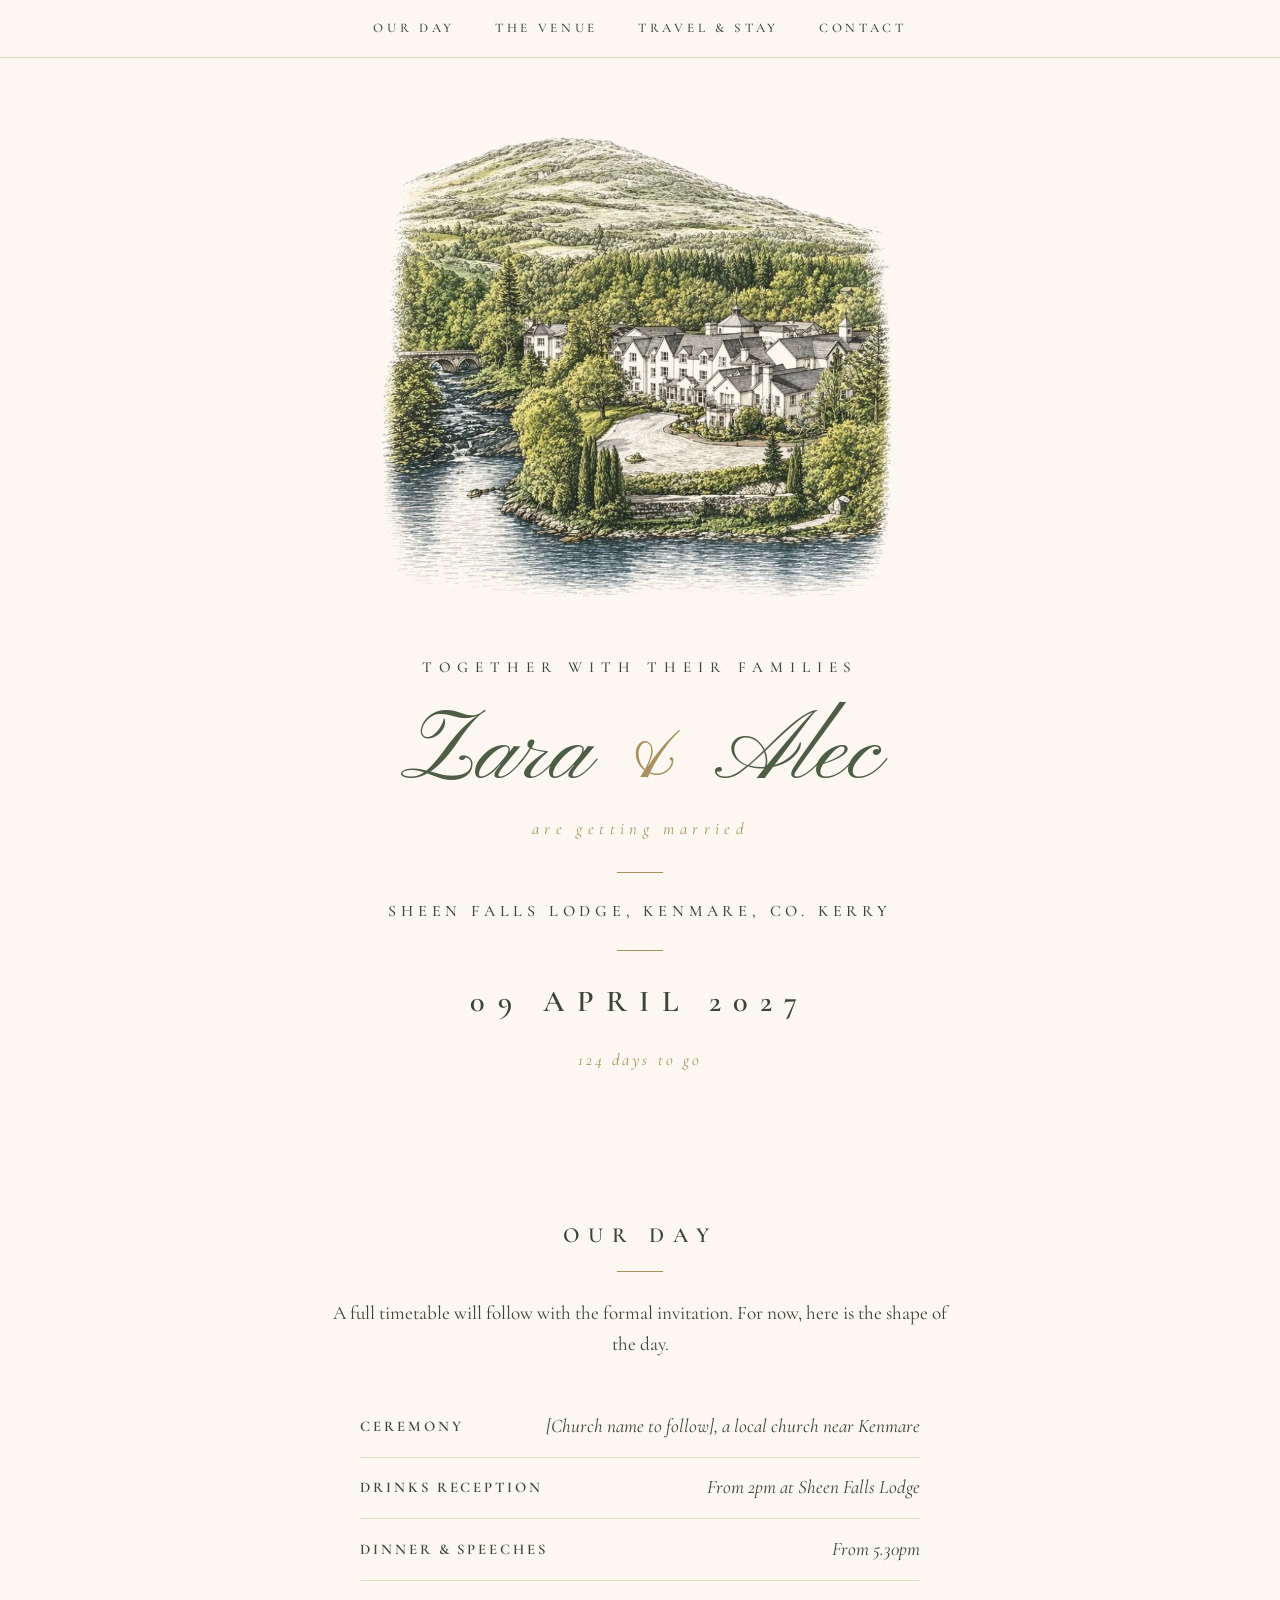
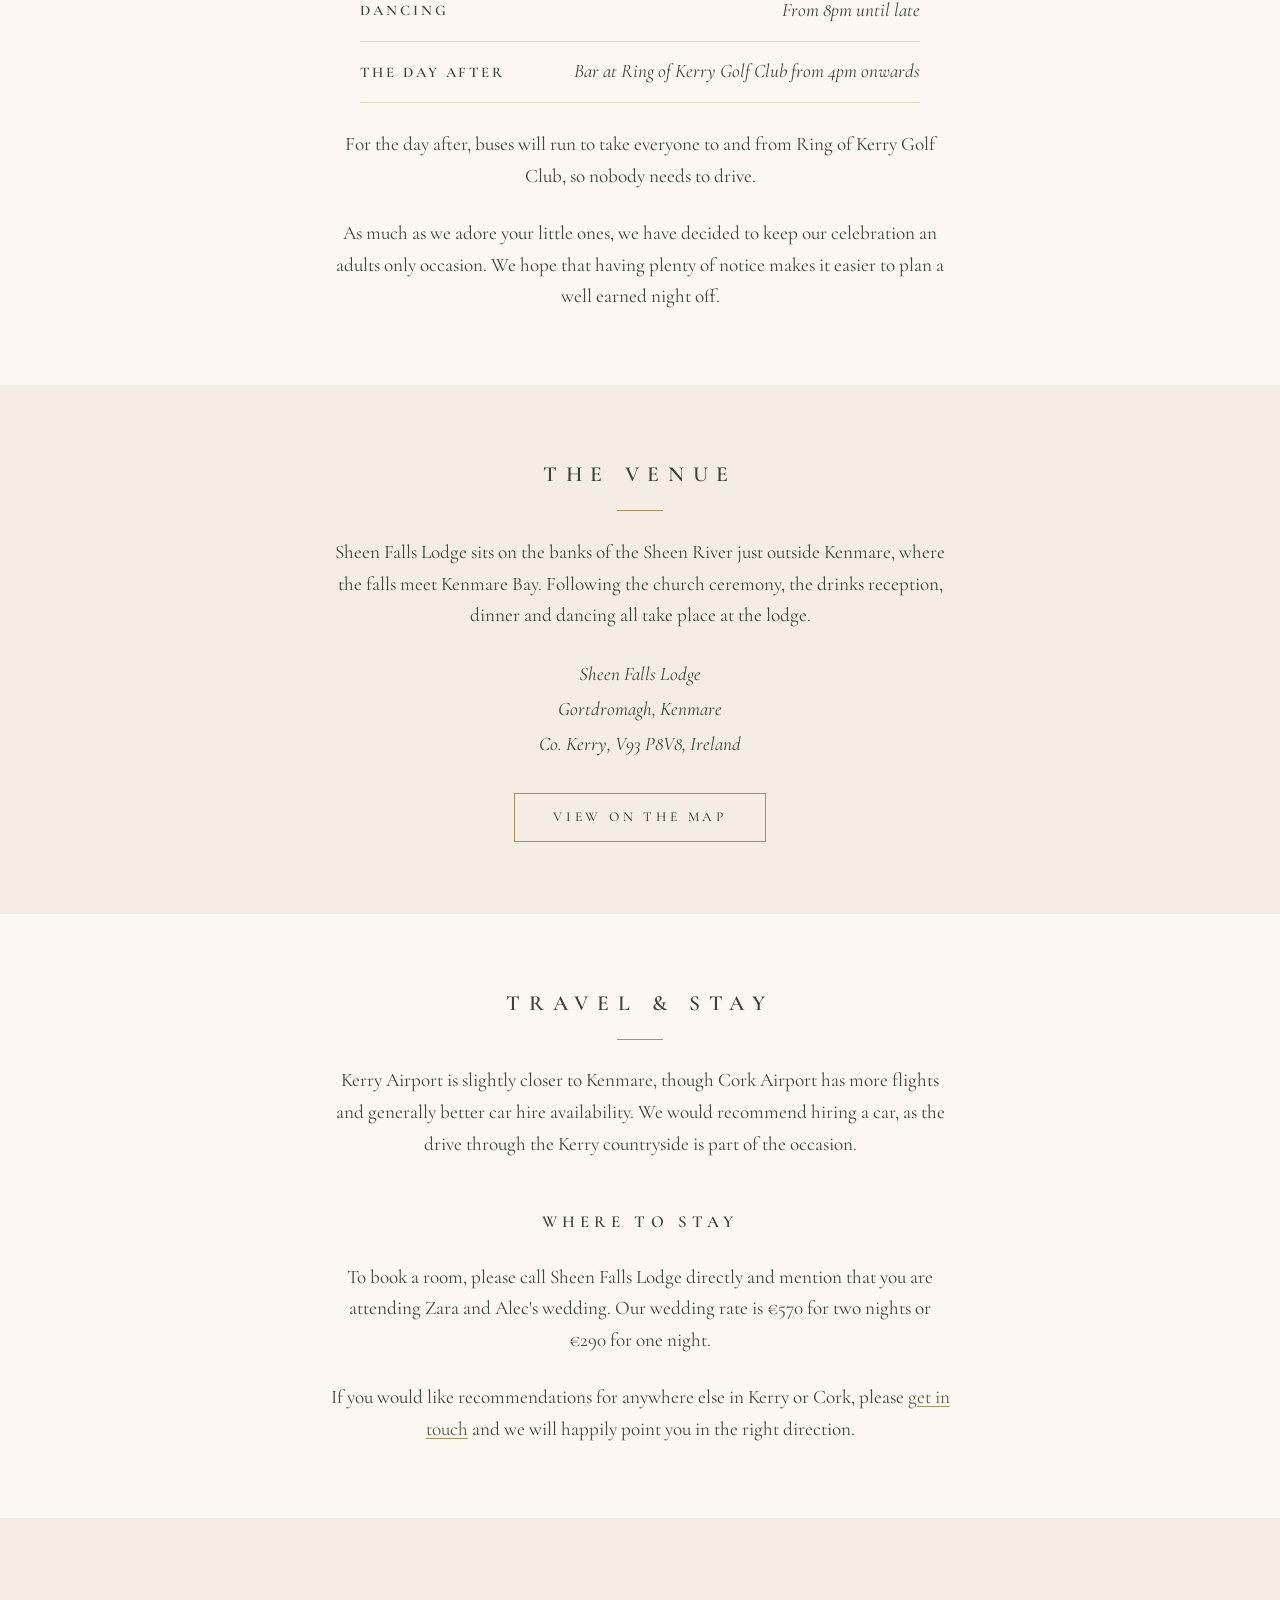
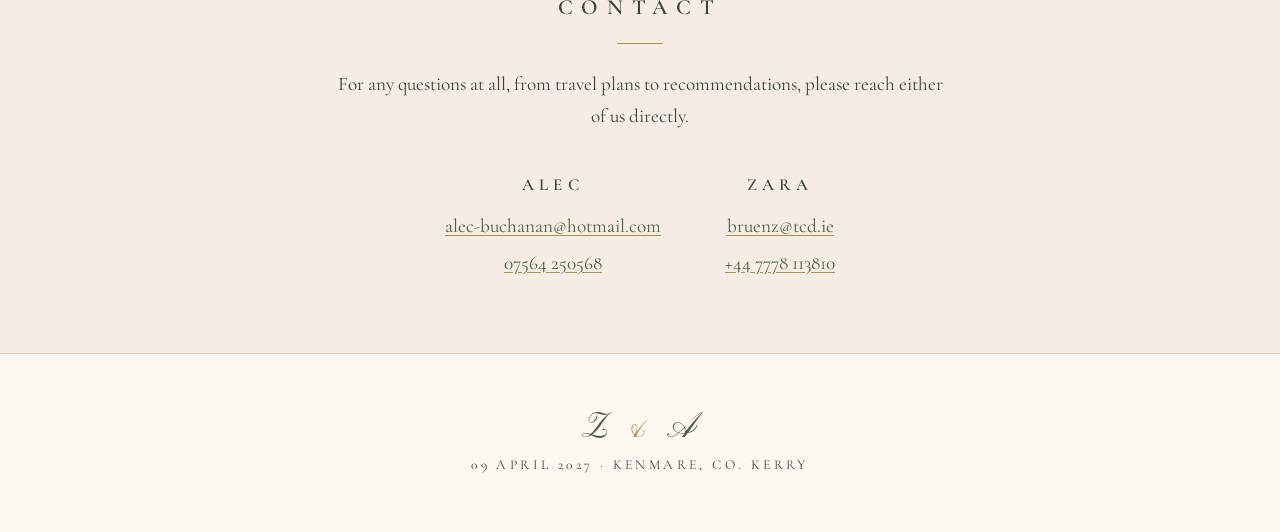
==== index.html @ 6b0ed89a "init" ====
<!DOCTYPE html>
<html lang="en-GB">
<head>
  <meta charset="UTF-8">
  <meta name="viewport" content="width=device-width, initial-scale=1.0">
  <title>Zara &amp; Alec — 09 April 2027 — Sheen Falls Lodge</title>
  <meta name="description" content="Zara and Alec are getting married at Sheen Falls Lodge, Kenmare, Co. Kerry on 09 April 2027.">
  <link rel="preconnect" href="https://fonts.googleapis.com">
  <link rel="preconnect" href="https://fonts.gstatic.com" crossorigin>
  <link href="https://fonts.googleapis.com/css2?family=Cormorant+Garamond:ital,wght@0,400;0,500;0,600;1,400;1,500&family=Pinyon+Script&display=swap" rel="stylesheet">
  <link rel="stylesheet" href="css/styles.css">
</head>
<body>

  <nav class="site-nav">
    <a href="#our-day">Our Day</a>
    <a href="#venue">The Venue</a>
    <a href="#travel">Travel &amp; Stay</a>
    <a href="#contact">Contact</a>
  </nav>

  <header class="hero">
    <div class="hero-art">
      <img src="assets/save-the-date-artwork.png"
           alt="An illustration of Sheen Falls Lodge beside the Sheen River, with wooded hills rising behind it">
    </div>

    <p class="eyebrow">Together with their families</p>
    <h1 class="names">Zara <span class="amp">&amp;</span> Alec</h1>
    <p class="subline">are getting married</p>
    <div class="rule" aria-hidden="true"></div>
    <p class="venue-line">Sheen Falls Lodge, Kenmare, Co. Kerry</p>
    <div class="rule" aria-hidden="true"></div>
    <p class="date-line">09 April 2027</p>
    <p class="countdown" id="countdown" aria-live="polite"></p>
  </header>

  <main>
    <section id="our-day" class="section">
      <h2>Our Day</h2>
      <p class="section-intro">A full timetable will follow with the formal invitation. For now, here is the shape of the day.</p>
      <dl class="schedule">
        <!-- TODO: replace with the church name once confirmed -->
        <div><dt>Ceremony</dt><dd>[Church name to follow], a local church near Kenmare</dd></div>
        <div><dt>Drinks Reception</dt><dd>From 2pm at Sheen Falls Lodge</dd></div>
        <div><dt>Dinner &amp; Speeches</dt><dd>From 5.30pm</dd></div>
        <div><dt>Dancing</dt><dd>From 8pm until late</dd></div>
        <div><dt>The Day After</dt><dd>Bar at Ring of Kerry Golf Club from 4pm onwards</dd></div>
      </dl>
      <p class="section-intro">
        For the day after, buses will run to take everyone to and from
        Ring of Kerry Golf Club, so nobody needs to drive.
      </p>
      <p class="section-intro">
        As much as we adore your little ones, we have decided to keep our
        celebration an adults only occasion. We hope that having plenty of
        notice makes it easier to plan a well earned night off.
      </p>
    </section>

    <section id="venue" class="section alt">
      <h2>The Venue</h2>
      <p class="section-intro">
        Sheen Falls Lodge sits on the banks of the Sheen River just outside Kenmare,
        where the falls meet Kenmare Bay. Following the church ceremony, the drinks
        reception, dinner and dancing all take place at the lodge.
      </p>
      <p class="address">
        Sheen Falls Lodge<br>
        Gortdromagh, Kenmare<br>
        Co. Kerry, V93 P8V8, Ireland
      </p>
      <a class="button" href="https://maps.google.com/?q=Sheen+Falls+Lodge+Kenmare" target="_blank" rel="noopener">View on the map</a>
    </section>

    <section id="travel" class="section">
      <h2>Travel &amp; Stay</h2>
      <p class="section-intro">
        Kerry Airport is slightly closer to Kenmare, though Cork Airport has more
        flights and generally better car hire availability. We would recommend
        hiring a car, as the drive through the Kerry countryside is part of the
        occasion.
      </p>
      <h3>Where to Stay</h3>
      <p class="section-intro">
        To book a room, please call Sheen Falls Lodge directly and mention that you
        are attending Zara and Alec's wedding. Our wedding rate is €570 for two
        nights or €290 for one night.
      </p>
      <p class="section-intro">
        If you would like recommendations for anywhere else in Kerry or Cork,
        please <a class="inline-link" href="#contact">get in touch</a> and we will
        happily point you in the right direction.
      </p>
    </section>

    <!-- RSVP hidden until the formal invitations go out. Restore this section
         (and the nav link) when RSVP details are ready.
    <section id="rsvp" class="section alt">
      <h2>RSVP</h2>
      <p class="section-intro">
        The formal invitation will follow with full RSVP details.
      </p>
    </section>
    -->

    <section id="contact" class="section alt">
      <h2>Contact</h2>
      <p class="section-intro">
        For any questions at all, from travel plans to recommendations, please
        reach either of us directly.
      </p>
      <div class="contacts">
        <div class="contact-card">
          <h3>Alec</h3>
          <p><a class="inline-link" href="mailto:alec-buchanan@hotmail.com">alec-buchanan@hotmail.com</a></p>
          <p><a class="inline-link" href="tel:+447564250568">07564 250568</a></p>
        </div>
        <div class="contact-card">
          <h3>Zara</h3>
          <p><a class="inline-link" href="mailto:bruenz@tcd.ie">bruenz@tcd.ie</a></p>
          <p><a class="inline-link" href="tel:+447778113810">+44 7778 113810</a></p>
        </div>
      </div>
    </section>
  </main>

  <footer class="site-footer">
    <p class="names small">Z <span class="amp">&amp;</span> A</p>
    <p>09 April 2027 · Kenmare, Co. Kerry</p>
  </footer>

  <script src="js/main.js"></script>
</body>
</html>
---- css/styles.css ----
:root {
  --cream: #fdf7f2;
  --cream-deep: #f5ede3;
  --ink: #3a4535;
  --forest: #4e5d45;
  --sage: #8a9a73;
  --gold: #a8915c;
  --river: #8fa9b4;
}

* {
  margin: 0;
  padding: 0;
  box-sizing: border-box;
}

html {
  scroll-behavior: smooth;
}

body {
  background: var(--cream);
  color: var(--ink);
  font-family: "Cormorant Garamond", Georgia, serif;
  font-size: 1.2rem;
  line-height: 1.65;
  -webkit-font-smoothing: antialiased;
}

/* Navigation */
.site-nav {
  position: sticky;
  top: 0;
  z-index: 10;
  display: flex;
  justify-content: center;
  gap: 2.5rem;
  padding: 1.1rem 1rem;
  background: color-mix(in srgb, var(--cream) 92%, transparent);
  backdrop-filter: blur(6px);
  border-bottom: 1px solid color-mix(in srgb, var(--gold) 35%, transparent);
}

.site-nav a {
  color: var(--ink);
  text-decoration: none;
  text-transform: uppercase;
  letter-spacing: 0.28em;
  font-size: 0.82rem;
  font-weight: 500;
}

.site-nav a:hover {
  color: var(--gold);
}

/* Hero */
.hero {
  text-align: center;
  padding: 3rem 1.5rem 4.5rem;
  max-width: 900px;
  margin: 0 auto;
}

.hero-art img {
  width: 100%;
  max-width: 560px;
  height: auto;
  display: block;
  margin: 0 auto 2.5rem;
}

.eyebrow {
  text-transform: uppercase;
  letter-spacing: 0.45em;
  font-size: 0.95rem;
  font-weight: 500;
}

.names {
  font-family: "Pinyon Script", cursive;
  font-weight: 400;
  font-size: clamp(3.4rem, 10vw, 6.2rem);
  color: var(--forest);
  margin: 1.2rem 0 0.4rem;
  line-height: 1.1;
}

.names .amp {
  color: var(--gold);
}

.names.small {
  font-size: 2.2rem;
  margin: 0 0 0.3rem;
}

.subline {
  font-style: italic;
  letter-spacing: 0.32em;
  color: var(--gold);
  font-size: 1.05rem;
  margin-bottom: 1.8rem;
}

.rule {
  width: 46px;
  height: 1px;
  background: var(--gold);
  margin: 1.6rem auto;
}

.venue-line {
  text-transform: uppercase;
  letter-spacing: 0.3em;
  font-size: 1rem;
  font-weight: 500;
}

.date-line {
  text-transform: uppercase;
  letter-spacing: 0.4em;
  font-size: clamp(1.4rem, 4vw, 1.9rem);
  font-weight: 600;
}

.countdown {
  font-style: italic;
  color: var(--gold);
  letter-spacing: 0.18em;
  margin-top: 1.2rem;
  font-size: 1.05rem;
}

/* Sections */
.section {
  padding: 4.5rem 1.5rem;
  text-align: center;
}

.section.alt {
  background: var(--cream-deep);
}

.section h2 {
  text-transform: uppercase;
  letter-spacing: 0.4em;
  font-size: 1.35rem;
  font-weight: 600;
  margin-bottom: 0.6rem;
}

.section h2::after {
  content: "";
  display: block;
  width: 46px;
  height: 1px;
  background: var(--gold);
  margin: 1.1rem auto 0;
}

.section h3 {
  text-transform: uppercase;
  letter-spacing: 0.3em;
  font-size: 1.05rem;
  font-weight: 600;
  margin-top: 3rem;
}

.section-intro,
.address {
  max-width: 620px;
  margin: 1.6rem auto 0;
}

.inline-link {
  color: var(--forest);
  text-decoration: underline;
  text-decoration-color: var(--gold);
  text-underline-offset: 3px;
}

.inline-link:hover {
  color: var(--gold);
}

/* Contact cards */
.contacts {
  display: flex;
  justify-content: center;
  gap: 4rem;
  flex-wrap: wrap;
  margin-top: 2.4rem;
}

.contact-card h3 {
  margin-top: 0;
  margin-bottom: 0.6rem;
}

.contact-card p {
  line-height: 1.9;
}

.address {
  font-style: italic;
  line-height: 1.8;
}

/* Schedule */
.schedule {
  max-width: 560px;
  margin: 2.2rem auto 0;
}

.schedule > div {
  display: flex;
  justify-content: space-between;
  gap: 1.5rem;
  padding: 0.9rem 0;
  border-bottom: 1px solid color-mix(in srgb, var(--gold) 30%, transparent);
  text-align: left;
}

.schedule dt {
  text-transform: uppercase;
  letter-spacing: 0.2em;
  font-size: 0.92rem;
  font-weight: 600;
  white-space: nowrap;
  padding-top: 0.2rem;
}

.schedule dd {
  font-style: italic;
  text-align: right;
}

/* Buttons */
.button {
  display: inline-block;
  margin-top: 2rem;
  padding: 0.75rem 2.4rem;
  border: 1px solid var(--gold);
  color: var(--ink);
  text-decoration: none;
  text-transform: uppercase;
  letter-spacing: 0.28em;
  font-size: 0.85rem;
  font-weight: 500;
  transition: background 0.25s ease, color 0.25s ease;
}

.button:hover {
  background: var(--gold);
  color: var(--cream);
}

/* Footer */
.site-footer {
  text-align: center;
  padding: 3.5rem 1.5rem;
  border-top: 1px solid color-mix(in srgb, var(--gold) 35%, transparent);
  letter-spacing: 0.25em;
  text-transform: uppercase;
  font-size: 0.85rem;
}

@media (max-width: 600px) {
  .site-nav {
    gap: 1.2rem;
  }

  .schedule > div {
    flex-direction: column;
    gap: 0.2rem;
  }

  .schedule dd {
    text-align: left;
  }
}
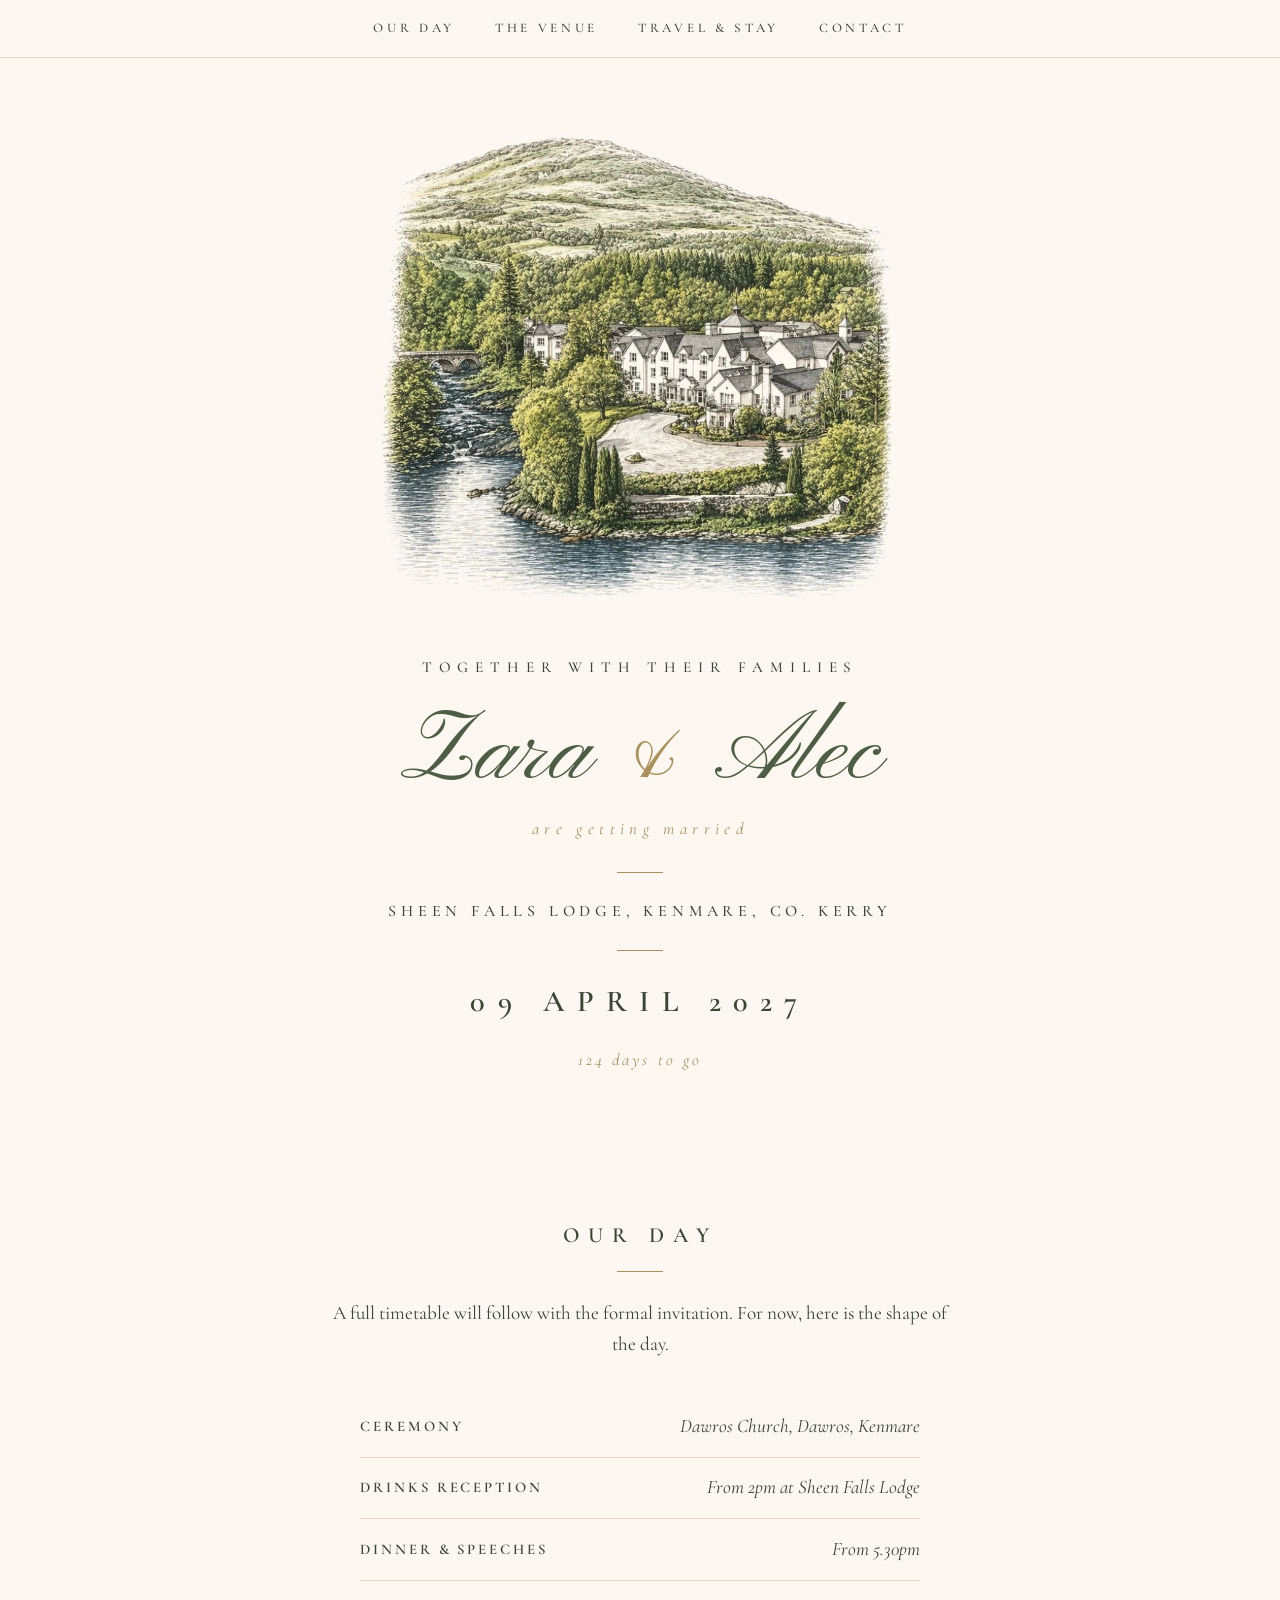
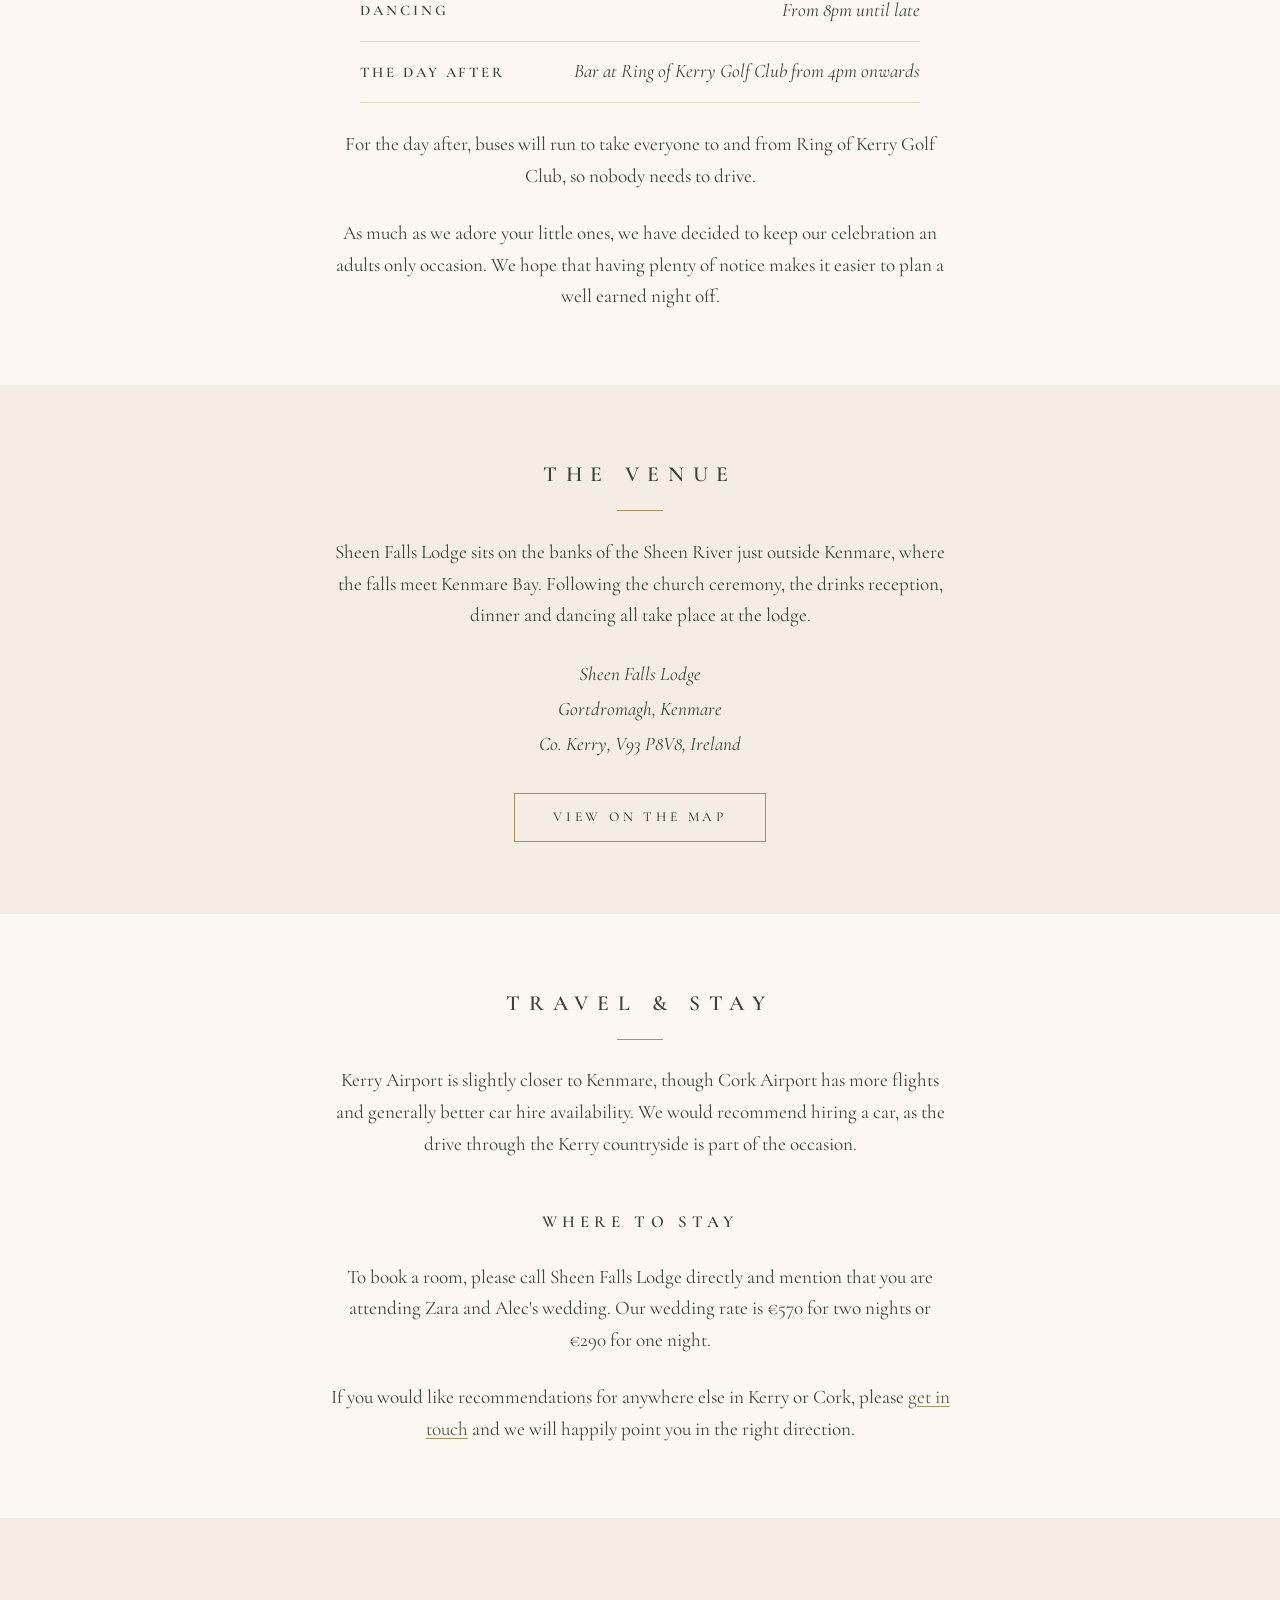
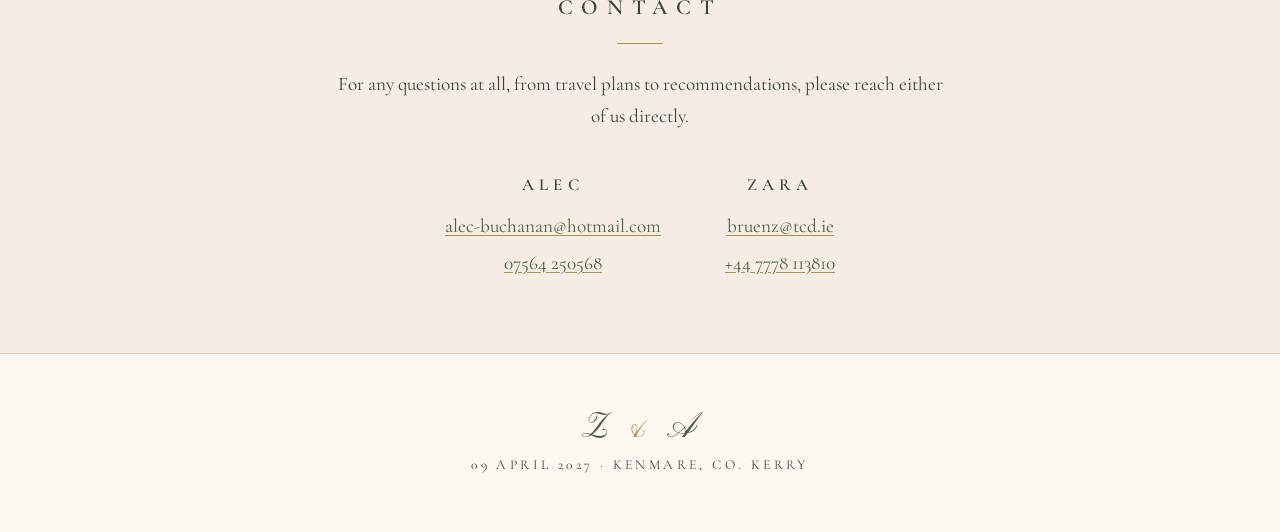
==== commit c3966fd7: "Add Dawros Church as the ceremony venue Co-Authored-By: Claude Fable 5 <noreply@anthropic.com>" ====
--- a/index.html
+++ b/index.html
@@ -40,8 +40,7 @@
       <h2>Our Day</h2>
       <p class="section-intro">A full timetable will follow with the formal invitation. For now, here is the shape of the day.</p>
       <dl class="schedule">
-        <!-- TODO: replace with the church name once confirmed -->
-        <div><dt>Ceremony</dt><dd>[Church name to follow], a local church near Kenmare</dd></div>
+        <div><dt>Ceremony</dt><dd>Dawros Church, Dawros, Kenmare</dd></div>
         <div><dt>Drinks Reception</dt><dd>From 2pm at Sheen Falls Lodge</dd></div>
         <div><dt>Dinner &amp; Speeches</dt><dd>From 5.30pm</dd></div>
         <div><dt>Dancing</dt><dd>From 8pm until late</dd></div>
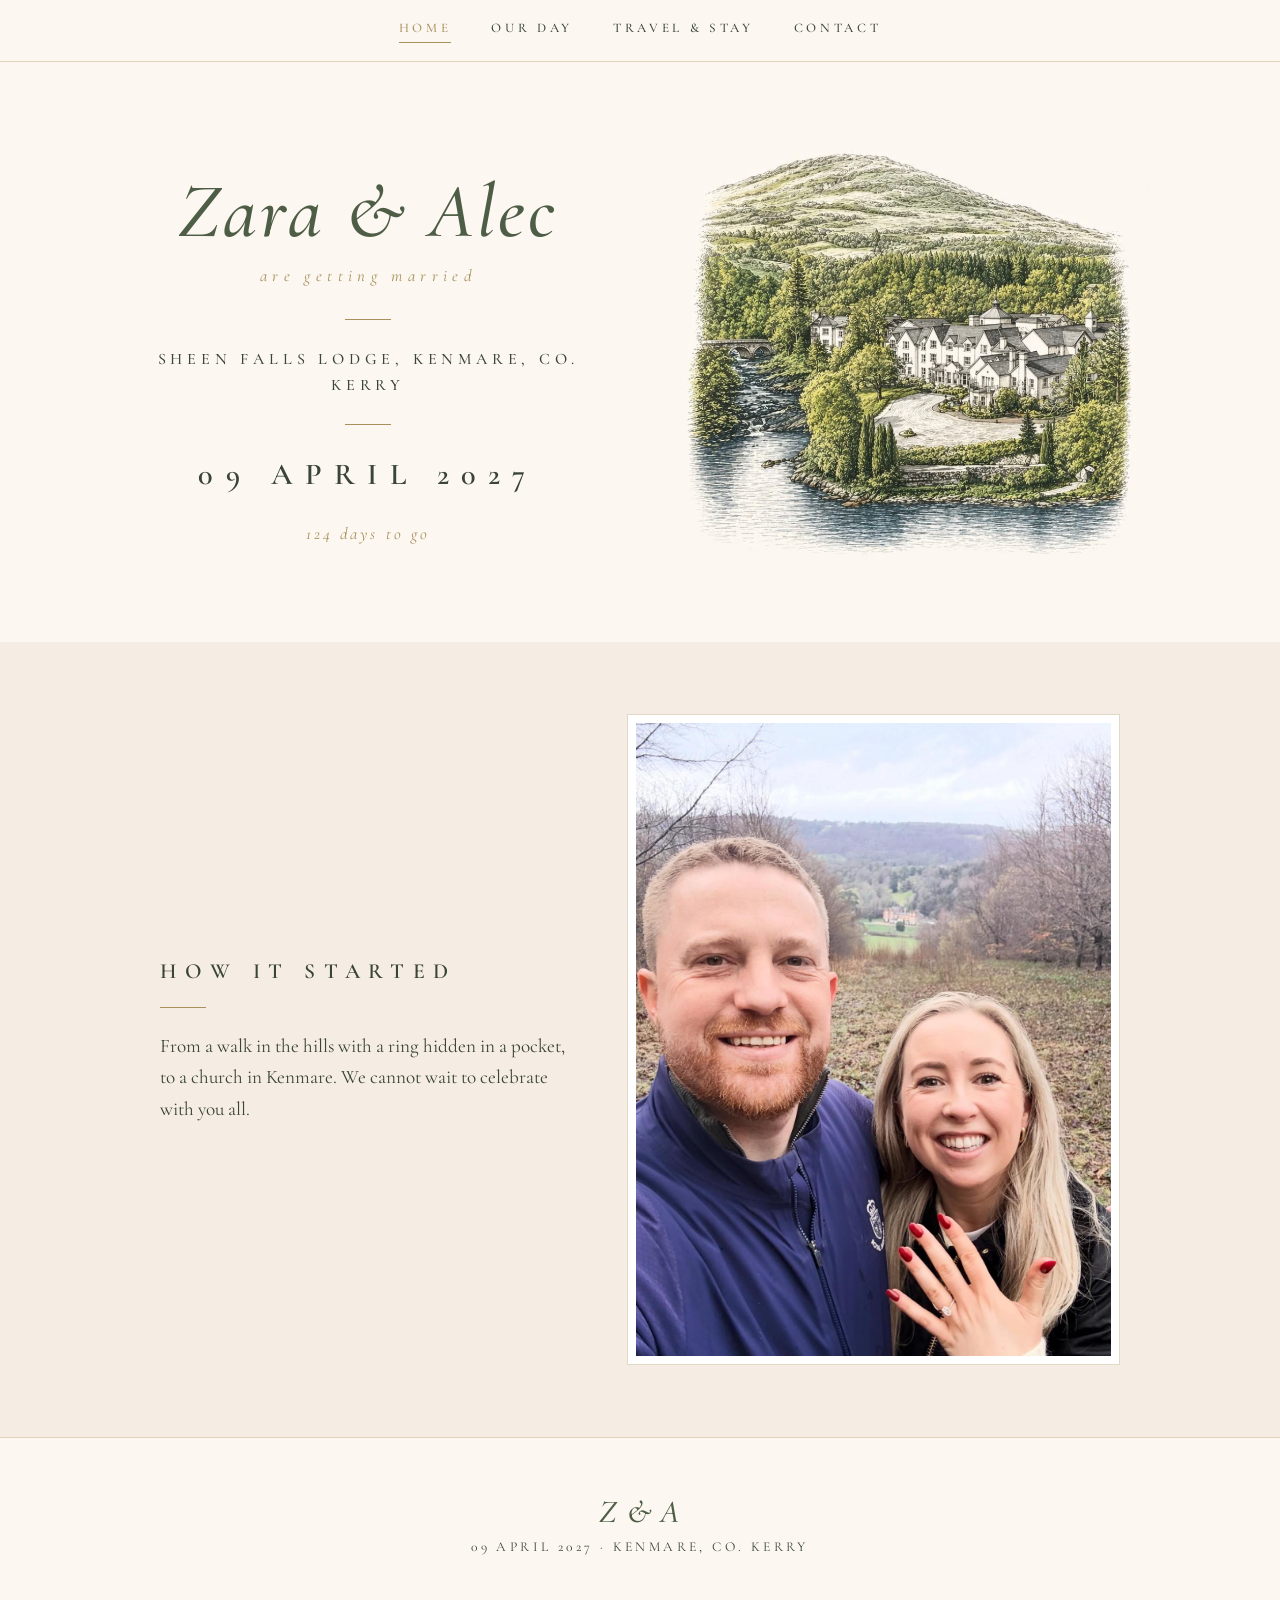
==== commit 66eda4f2: "Redesign as multi-page site with photos and updated content Separate tabs for Home, Our Day, Travel " ====
--- a/index.html
+++ b/index.html
@@ -7,125 +7,55 @@
   <meta name="description" content="Zara and Alec are getting married at Sheen Falls Lodge, Kenmare, Co. Kerry on 09 April 2027.">
   <link rel="preconnect" href="https://fonts.googleapis.com">
   <link rel="preconnect" href="https://fonts.gstatic.com" crossorigin>
-  <link href="https://fonts.googleapis.com/css2?family=Cormorant+Garamond:ital,wght@0,400;0,500;0,600;1,400;1,500&family=Pinyon+Script&display=swap" rel="stylesheet">
+  <link href="https://fonts.googleapis.com/css2?family=Cormorant+Garamond:ital,wght@0,400;0,500;0,600;1,400;1,500&display=swap" rel="stylesheet">
   <link rel="stylesheet" href="css/styles.css">
 </head>
 <body>
 
   <nav class="site-nav">
-    <a href="#our-day">Our Day</a>
-    <a href="#venue">The Venue</a>
-    <a href="#travel">Travel &amp; Stay</a>
-    <a href="#contact">Contact</a>
+    <a href="index.html" class="active">Home</a>
+    <a href="our-day.html">Our Day</a>
+    <a href="travel.html">Travel &amp; Stay</a>
+    <a href="contact.html">Contact</a>
   </nav>
 
   <header class="hero">
-    <div class="hero-art">
-      <img src="assets/save-the-date-artwork.png"
-           alt="An illustration of Sheen Falls Lodge beside the Sheen River, with wooded hills rising behind it">
+    <div class="hero-split">
+      <div class="hero-copy">
+        <h1 class="names">Zara &amp; Alec</h1>
+        <p class="subline">are getting married</p>
+        <div class="rule" aria-hidden="true"></div>
+        <p class="venue-line">Sheen Falls Lodge, Kenmare, Co. Kerry</p>
+        <div class="rule" aria-hidden="true"></div>
+        <p class="date-line">09 April 2027</p>
+        <p class="countdown" id="countdown" aria-live="polite"></p>
+      </div>
+      <div class="hero-art">
+        <img src="assets/save-the-date-artwork.png"
+             alt="An illustration of Sheen Falls Lodge beside the Sheen River, with wooded hills rising behind it">
+      </div>
     </div>
-
-    <p class="eyebrow">Together with their families</p>
-    <h1 class="names">Zara <span class="amp">&amp;</span> Alec</h1>
-    <p class="subline">are getting married</p>
-    <div class="rule" aria-hidden="true"></div>
-    <p class="venue-line">Sheen Falls Lodge, Kenmare, Co. Kerry</p>
-    <div class="rule" aria-hidden="true"></div>
-    <p class="date-line">09 April 2027</p>
-    <p class="countdown" id="countdown" aria-live="polite"></p>
   </header>
 
   <main>
-    <section id="our-day" class="section">
-      <h2>Our Day</h2>
-      <p class="section-intro">A full timetable will follow with the formal invitation. For now, here is the shape of the day.</p>
-      <dl class="schedule">
-        <div><dt>Ceremony</dt><dd>Dawros Church, Dawros, Kenmare</dd></div>
-        <div><dt>Drinks Reception</dt><dd>From 2pm at Sheen Falls Lodge</dd></div>
-        <div><dt>Dinner &amp; Speeches</dt><dd>From 5.30pm</dd></div>
-        <div><dt>Dancing</dt><dd>From 8pm until late</dd></div>
-        <div><dt>The Day After</dt><dd>Bar at Ring of Kerry Golf Club from 4pm onwards</dd></div>
-      </dl>
-      <p class="section-intro">
-        For the day after, buses will run to take everyone to and from
-        Ring of Kerry Golf Club, so nobody needs to drive.
-      </p>
-      <p class="section-intro">
-        As much as we adore your little ones, we have decided to keep our
-        celebration an adults only occasion. We hope that having plenty of
-        notice makes it easier to plan a well earned night off.
-      </p>
-    </section>
-
-    <section id="venue" class="section alt">
-      <h2>The Venue</h2>
-      <p class="section-intro">
-        Sheen Falls Lodge sits on the banks of the Sheen River just outside Kenmare,
-        where the falls meet Kenmare Bay. Following the church ceremony, the drinks
-        reception, dinner and dancing all take place at the lodge.
-      </p>
-      <p class="address">
-        Sheen Falls Lodge<br>
-        Gortdromagh, Kenmare<br>
-        Co. Kerry, V93 P8V8, Ireland
-      </p>
-      <a class="button" href="https://maps.google.com/?q=Sheen+Falls+Lodge+Kenmare" target="_blank" rel="noopener">View on the map</a>
-    </section>
-
-    <section id="travel" class="section">
-      <h2>Travel &amp; Stay</h2>
-      <p class="section-intro">
-        Kerry Airport is slightly closer to Kenmare, though Cork Airport has more
-        flights and generally better car hire availability. We would recommend
-        hiring a car, as the drive through the Kerry countryside is part of the
-        occasion.
-      </p>
-      <h3>Where to Stay</h3>
-      <p class="section-intro">
-        To book a room, please call Sheen Falls Lodge directly and mention that you
-        are attending Zara and Alec's wedding. Our wedding rate is €570 for two
-        nights or €290 for one night.
-      </p>
-      <p class="section-intro">
-        If you would like recommendations for anywhere else in Kerry or Cork,
-        please <a class="inline-link" href="#contact">get in touch</a> and we will
-        happily point you in the right direction.
-      </p>
-    </section>
-
-    <!-- RSVP hidden until the formal invitations go out. Restore this section
-         (and the nav link) when RSVP details are ready.
-    <section id="rsvp" class="section alt">
-      <h2>RSVP</h2>
-      <p class="section-intro">
-        The formal invitation will follow with full RSVP details.
-      </p>
-    </section>
-    -->
-
-    <section id="contact" class="section alt">
-      <h2>Contact</h2>
-      <p class="section-intro">
-        For any questions at all, from travel plans to recommendations, please
-        reach either of us directly.
-      </p>
-      <div class="contacts">
-        <div class="contact-card">
-          <h3>Alec</h3>
-          <p><a class="inline-link" href="mailto:alec-buchanan@hotmail.com">alec-buchanan@hotmail.com</a></p>
-          <p><a class="inline-link" href="tel:+447564250568">07564 250568</a></p>
-        </div>
-        <div class="contact-card">
-          <h3>Zara</h3>
-          <p><a class="inline-link" href="mailto:bruenz@tcd.ie">bruenz@tcd.ie</a></p>
-          <p><a class="inline-link" href="tel:+447778113810">+44 7778 113810</a></p>
+    <section class="section alt">
+      <div class="media-row flip">
+        <figure class="media-photo">
+          <img src="assets/photos/the-proposal.jpg" alt="Zara showing off her engagement ring on a countryside walk">
+        </figure>
+        <div class="media-text">
+          <h2>How It Started</h2>
+          <p>
+            From a walk in the hills with a ring hidden in a pocket, to a church
+            in Kenmare. We cannot wait to celebrate with you all.
+          </p>
         </div>
       </div>
     </section>
   </main>
 
   <footer class="site-footer">
-    <p class="names small">Z <span class="amp">&amp;</span> A</p>
+    <p class="names small">Z &amp; A</p>
     <p>09 April 2027 · Kenmare, Co. Kerry</p>
   </footer>
 
--- a/css/styles.css
+++ b/css/styles.css
@@ -54,44 +54,83 @@
   color: var(--gold);
 }
 
+.site-nav a.active {
+  color: var(--gold);
+  border-bottom: 1px solid var(--gold);
+  padding-bottom: 0.2rem;
+}
+
+/* Sub-page header */
+.page-head {
+  text-align: center;
+  padding: 3.5rem 1.5rem 1rem;
+}
+
+.page-head h1 {
+  font-family: "Cormorant Garamond", Georgia, serif;
+  font-style: italic;
+  font-weight: 500;
+  font-size: clamp(2.3rem, 6vw, 3.4rem);
+  letter-spacing: 0.04em;
+  color: var(--forest);
+}
+
+.page-head h1::after {
+  content: "";
+  display: block;
+  width: 46px;
+  height: 1px;
+  background: var(--gold);
+  margin: 1.4rem auto 0;
+}
+
 /* Hero */
 .hero {
   text-align: center;
-  padding: 3rem 1.5rem 4.5rem;
-  max-width: 900px;
+  padding: 4rem 1.5rem 4.5rem;
+  max-width: 1080px;
   margin: 0 auto;
+}
+
+.hero-split {
+  display: grid;
+  grid-template-columns: minmax(0, 1fr) minmax(0, 1fr);
+  align-items: center;
+  gap: 3.5rem;
 }
 
 .hero-art img {
   width: 100%;
-  max-width: 560px;
+  max-width: 520px;
   height: auto;
   display: block;
-  margin: 0 auto 2.5rem;
-}
-
-.eyebrow {
-  text-transform: uppercase;
-  letter-spacing: 0.45em;
-  font-size: 0.95rem;
+  margin: 0 auto;
+}
+
+@media (max-width: 760px) {
+  .hero-split {
+    grid-template-columns: 1fr;
+    gap: 2.5rem;
+  }
+
+  .hero-art {
+    order: -1;
+  }
+}
+
+.names {
+  font-family: "Cormorant Garamond", Georgia, serif;
+  font-style: italic;
   font-weight: 500;
-}
-
-.names {
-  font-family: "Pinyon Script", cursive;
-  font-weight: 400;
-  font-size: clamp(3.4rem, 10vw, 6.2rem);
+  font-size: clamp(2.9rem, 8vw, 4.8rem);
+  letter-spacing: 0.04em;
   color: var(--forest);
   margin: 1.2rem 0 0.4rem;
-  line-height: 1.1;
-}
-
-.names .amp {
-  color: var(--gold);
+  line-height: 1.15;
 }
 
 .names.small {
-  font-size: 2.2rem;
+  font-size: 2rem;
   margin: 0 0 0.3rem;
 }
 
@@ -256,6 +295,104 @@
   color: var(--cream);
 }
 
+/* Alternating photo and text rows */
+.media-row {
+  display: grid;
+  grid-template-columns: minmax(0, 5fr) minmax(0, 6fr);
+  gap: 3.5rem;
+  align-items: center;
+  max-width: 960px;
+  margin: 0 auto;
+  text-align: left;
+}
+
+.media-row.flip .media-photo {
+  order: 2;
+}
+
+.media-photo {
+  margin: 0;
+}
+
+.media-photo img {
+  width: 100%;
+  height: auto;
+  display: block;
+  border: 1px solid color-mix(in srgb, var(--gold) 35%, transparent);
+  padding: 8px;
+  background: #fff;
+  box-sizing: border-box;
+}
+
+.media-text h2 {
+  text-align: left;
+}
+
+.media-text h2::after {
+  margin: 1.1rem 0 0;
+}
+
+.media-text p {
+  margin-top: 1.4rem;
+}
+
+.media-text .address {
+  margin: 1.4rem 0 0;
+  text-align: left;
+}
+
+.media-text .button {
+  margin-top: 1.8rem;
+}
+
+.media-text .contacts {
+  justify-content: flex-start;
+  gap: 2.5rem;
+  margin-top: 1.8rem;
+}
+
+/* Plain lists */
+.plain-list {
+  list-style: none;
+  margin-top: 1.4rem;
+  padding: 0;
+  font-style: italic;
+}
+
+.plain-list li {
+  padding: 0.25rem 0;
+}
+
+.plain-list.centred {
+  max-width: 620px;
+  margin: 1.4rem auto 0;
+}
+
+@media (max-width: 700px) {
+  .media-row,
+  .media-row.flip {
+    grid-template-columns: 1fr;
+    gap: 1.8rem;
+    text-align: center;
+  }
+
+  .media-row.flip .media-photo {
+    order: 0;
+  }
+
+  .media-text h2 {
+    text-align: center;
+  }
+
+  .media-text h2::after {
+    margin: 1.1rem auto 0;
+  }
+
+  .media-text .address {
+    text-align: center;
+  }
+}
+
 /* Footer */
 .site-footer {
   text-align: center;
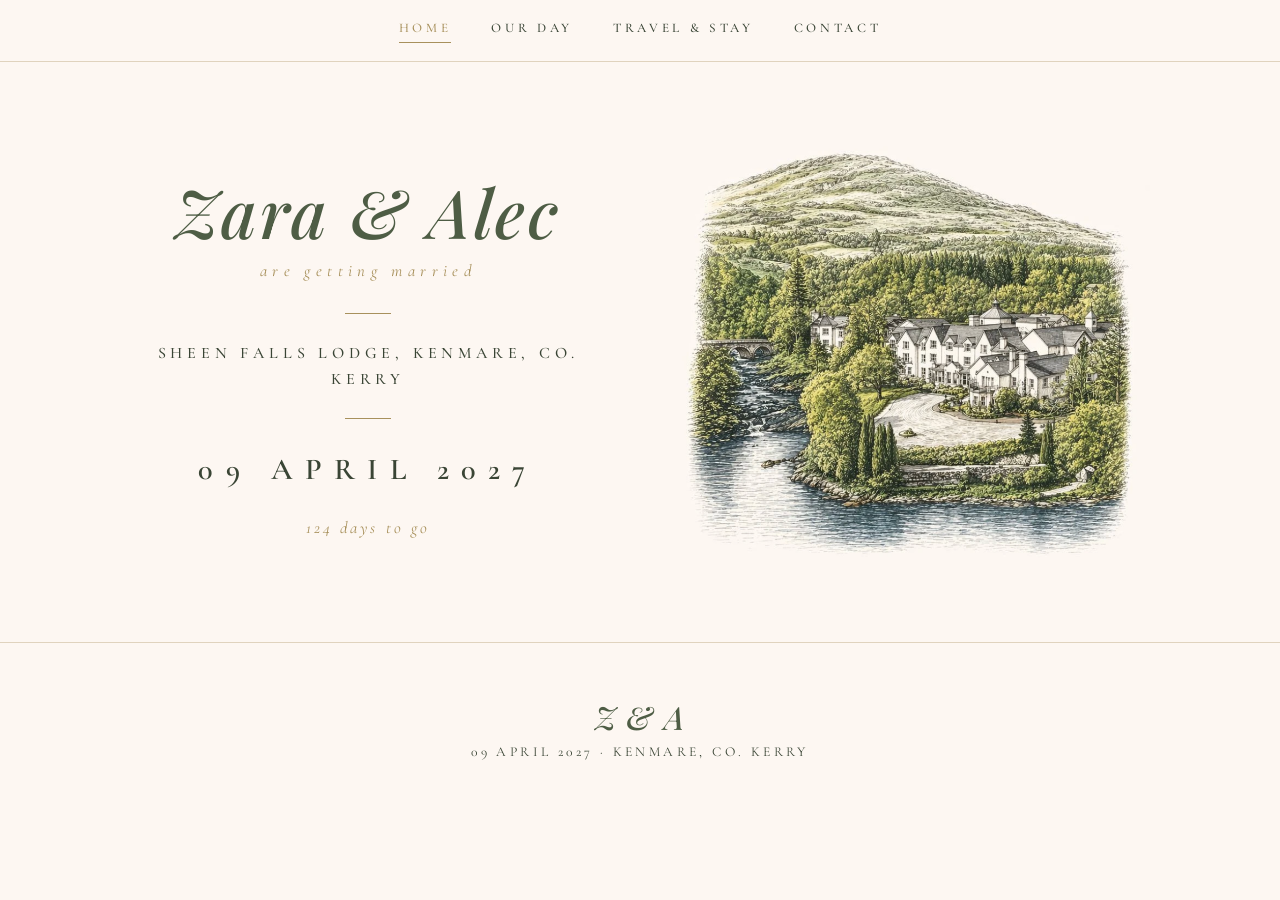
==== commit f21c9ff1: "Switch headers to Playfair Display and move proposal photo to Our Day Playfair Display italic replac" ====
--- a/index.html
+++ b/index.html
@@ -7,7 +7,7 @@
   <meta name="description" content="Zara and Alec are getting married at Sheen Falls Lodge, Kenmare, Co. Kerry on 09 April 2027.">
   <link rel="preconnect" href="https://fonts.googleapis.com">
   <link rel="preconnect" href="https://fonts.gstatic.com" crossorigin>
-  <link href="https://fonts.googleapis.com/css2?family=Cormorant+Garamond:ital,wght@0,400;0,500;0,600;1,400;1,500&display=swap" rel="stylesheet">
+  <link href="https://fonts.googleapis.com/css2?family=Cormorant+Garamond:ital,wght@0,400;0,500;0,600;1,400;1,500&family=Playfair+Display:ital,wght@1,500;1,600&display=swap" rel="stylesheet">
   <link rel="stylesheet" href="css/styles.css">
 </head>
 <body>
@@ -37,23 +37,6 @@
     </div>
   </header>
 
-  <main>
-    <section class="section alt">
-      <div class="media-row flip">
-        <figure class="media-photo">
-          <img src="assets/photos/the-proposal.jpg" alt="Zara showing off her engagement ring on a countryside walk">
-        </figure>
-        <div class="media-text">
-          <h2>How It Started</h2>
-          <p>
-            From a walk in the hills with a ring hidden in a pocket, to a church
-            in Kenmare. We cannot wait to celebrate with you all.
-          </p>
-        </div>
-      </div>
-    </section>
-  </main>
-
   <footer class="site-footer">
     <p class="names small">Z &amp; A</p>
     <p>09 April 2027 · Kenmare, Co. Kerry</p>
--- a/css/styles.css
+++ b/css/styles.css
@@ -67,10 +67,10 @@
 }
 
 .page-head h1 {
-  font-family: "Cormorant Garamond", Georgia, serif;
+  font-family: "Playfair Display", Georgia, serif;
   font-style: italic;
   font-weight: 500;
-  font-size: clamp(2.3rem, 6vw, 3.4rem);
+  font-size: clamp(2.1rem, 5.5vw, 3rem);
   letter-spacing: 0.04em;
   color: var(--forest);
 }
@@ -119,10 +119,10 @@
 }
 
 .names {
-  font-family: "Cormorant Garamond", Georgia, serif;
+  font-family: "Playfair Display", Georgia, serif;
   font-style: italic;
   font-weight: 500;
-  font-size: clamp(2.9rem, 8vw, 4.8rem);
+  font-size: clamp(2.6rem, 7vw, 4.2rem);
   letter-spacing: 0.04em;
   color: var(--forest);
   margin: 1.2rem 0 0.4rem;
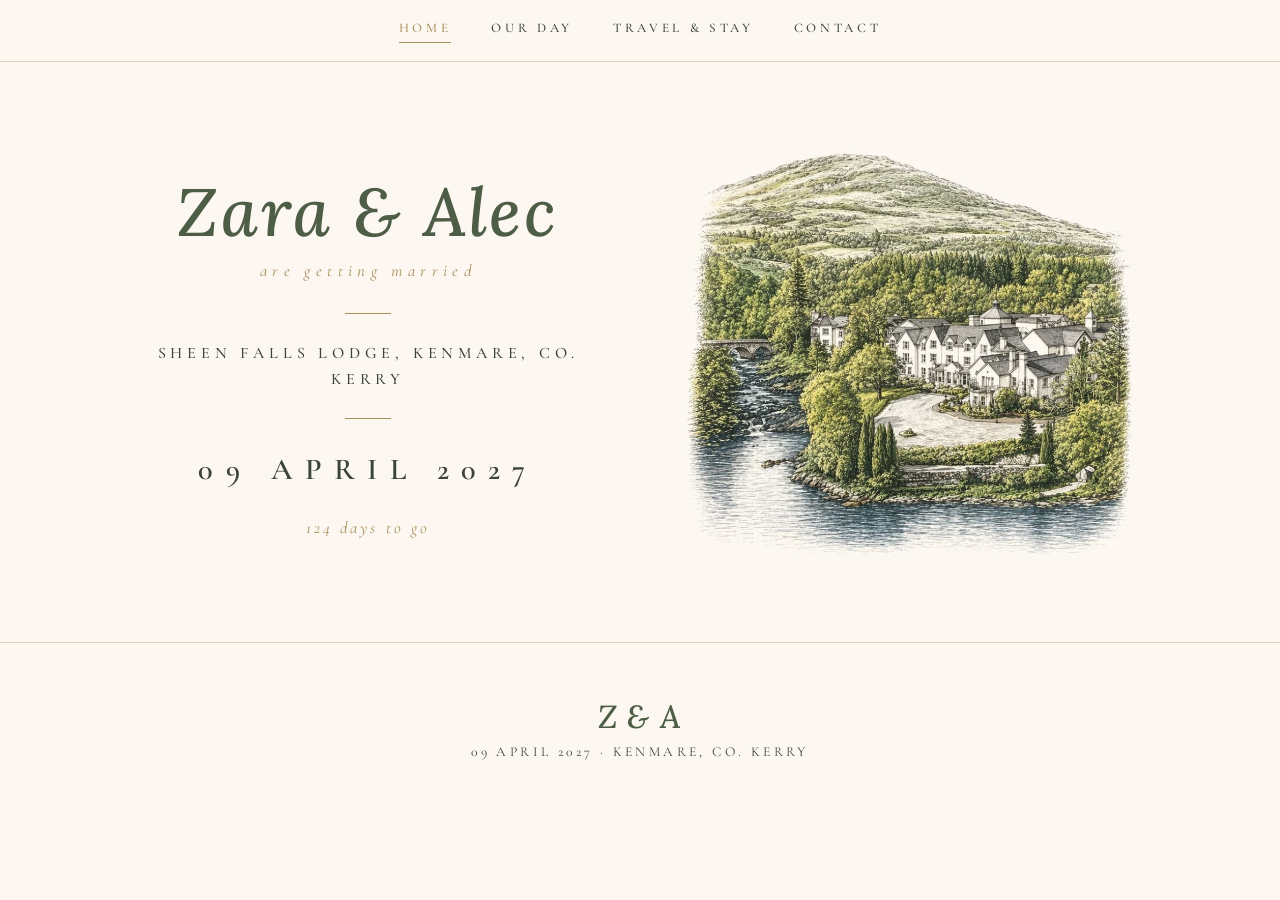
==== commit 24a39bfe: "Switch heading font from Playfair Display to Lora Co-Authored-By: Claude Fable 5 <noreply@anthropic." ====
--- a/index.html
+++ b/index.html
@@ -7,7 +7,7 @@
   <meta name="description" content="Zara and Alec are getting married at Sheen Falls Lodge, Kenmare, Co. Kerry on 09 April 2027.">
   <link rel="preconnect" href="https://fonts.googleapis.com">
   <link rel="preconnect" href="https://fonts.gstatic.com" crossorigin>
-  <link href="https://fonts.googleapis.com/css2?family=Cormorant+Garamond:ital,wght@0,400;0,500;0,600;1,400;1,500&family=Playfair+Display:ital,wght@1,500;1,600&display=swap" rel="stylesheet">
+  <link href="https://fonts.googleapis.com/css2?family=Cormorant+Garamond:ital,wght@0,400;0,500;0,600;1,400;1,500&family=Lora:ital,wght@1,500;1,600&display=swap" rel="stylesheet">
   <link rel="stylesheet" href="css/styles.css">
 </head>
 <body>
--- a/css/styles.css
+++ b/css/styles.css
@@ -67,7 +67,7 @@
 }
 
 .page-head h1 {
-  font-family: "Playfair Display", Georgia, serif;
+  font-family: "Lora", Georgia, serif;
   font-style: italic;
   font-weight: 500;
   font-size: clamp(2.1rem, 5.5vw, 3rem);
@@ -119,7 +119,7 @@
 }
 
 .names {
-  font-family: "Playfair Display", Georgia, serif;
+  font-family: "Lora", Georgia, serif;
   font-style: italic;
   font-weight: 500;
   font-size: clamp(2.6rem, 7vw, 4.2rem);
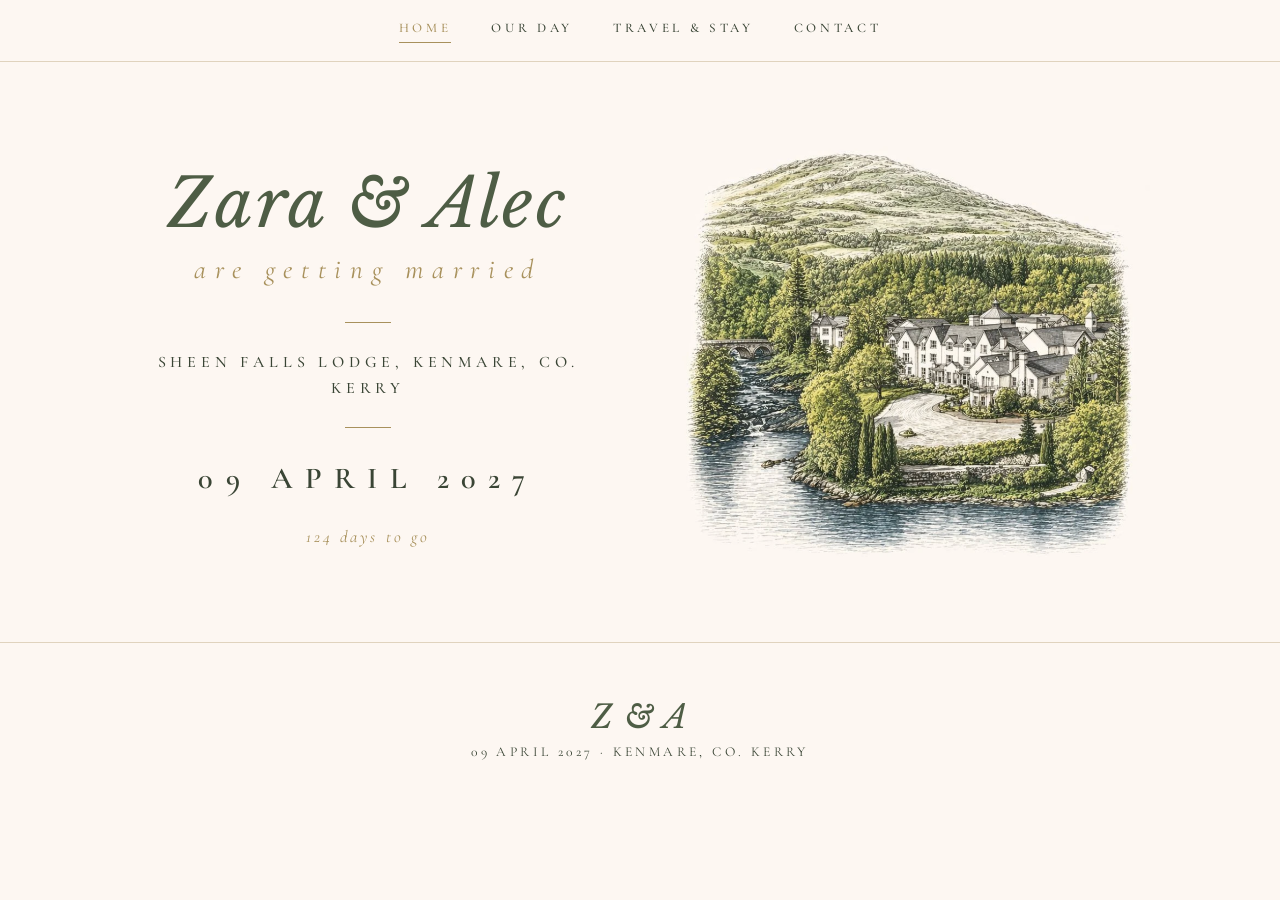
==== commit 1d703ef0: "Use Libre Baskerville for names, add church parking, swap accommodation photo Co-Authored-By: Claude" ====
--- a/index.html
+++ b/index.html
@@ -7,7 +7,7 @@
   <meta name="description" content="Zara and Alec are getting married at Sheen Falls Lodge, Kenmare, Co. Kerry on 09 April 2027.">
   <link rel="preconnect" href="https://fonts.googleapis.com">
   <link rel="preconnect" href="https://fonts.gstatic.com" crossorigin>
-  <link href="https://fonts.googleapis.com/css2?family=Cormorant+Garamond:ital,wght@0,400;0,500;0,600;1,400;1,500&family=Lora:ital,wght@1,500;1,600&display=swap" rel="stylesheet">
+  <link href="https://fonts.googleapis.com/css2?family=Cormorant+Garamond:ital,wght@0,400;0,500;0,600;1,400;1,500&family=Libre+Baskerville:ital,wght@0,400;0,700;1,400&family=Lora:ital,wght@1,500;1,600&display=swap" rel="stylesheet">
   <link rel="stylesheet" href="css/styles.css">
 </head>
 <body>
--- a/css/styles.css
+++ b/css/styles.css
@@ -119,9 +119,9 @@
 }
 
 .names {
-  font-family: "Lora", Georgia, serif;
-  font-style: italic;
-  font-weight: 500;
+  font-family: "Libre Baskerville", Georgia, serif;
+  font-style: italic;
+  font-weight: 400;
   font-size: clamp(2.6rem, 7vw, 4.2rem);
   letter-spacing: 0.04em;
   color: var(--forest);
@@ -138,7 +138,7 @@
   font-style: italic;
   letter-spacing: 0.32em;
   color: var(--gold);
-  font-size: 1.05rem;
+  font-size: clamp(1.4rem, 3vw, 1.7rem);
   margin-bottom: 1.8rem;
 }
 
